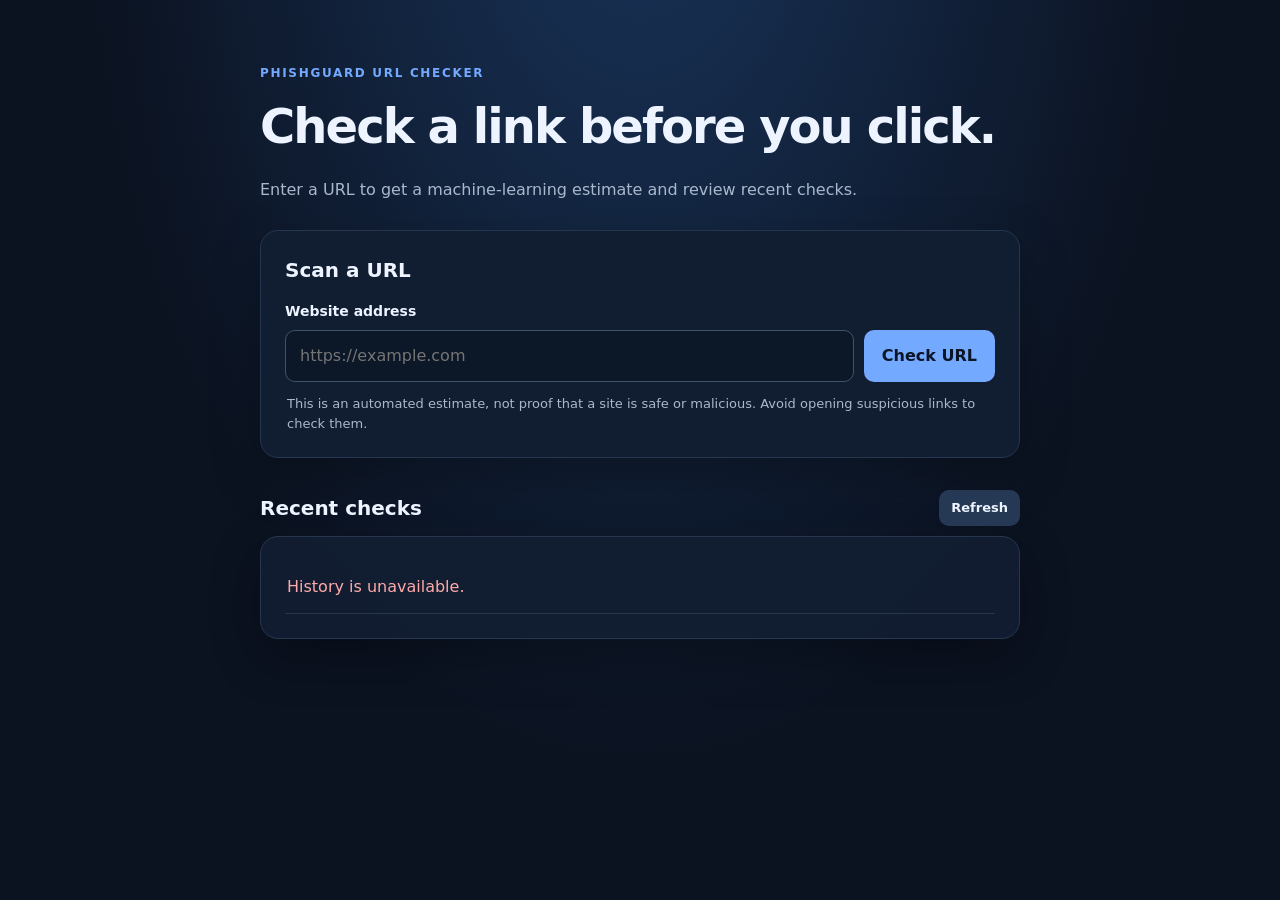
==== static/index.html @ 00729926 "Initial commit" ====
<!doctype html>
<html lang="en">
<head>
  <meta charset="utf-8">
  <meta name="viewport" content="width=device-width, initial-scale=1">
  <meta name="theme-color" content="#101b2d">
  <title>Phishguard — URL Safety Check</title>
  <style>
    :root { color-scheme: dark; --bg: #0b1220; --panel: #121e31; --line: #26364e; --text: #edf4ff; --muted: #a9b8cc; --blue: #73a9ff; }
    * { box-sizing: border-box; }
    body { margin: 0; min-height: 100vh; background: radial-gradient(ellipse at 50% -20%, #19345a, var(--bg) 62%); color: var(--text); font: 16px/1.5 system-ui, sans-serif; }
    main { width: min(760px, calc(100% - 32px)); margin: 0 auto; padding: 64px 0 48px; }
    header { margin-bottom: 28px; }
    .eyebrow { color: var(--blue); font-size: 12px; font-weight: 750; letter-spacing: .14em; text-transform: uppercase; }
    h1 { margin: 8px 0; font-size: clamp(32px, 6vw, 48px); letter-spacing: -.04em; }
    header p, .note { color: var(--muted); }
    .card { padding: 24px; border: 1px solid var(--line); border-radius: 18px; background: rgba(18, 30, 49, .92); box-shadow: 0 18px 50px #0004; }
    label { display: block; margin-bottom: 8px; font-size: 14px; font-weight: 650; }
    .form-row { display: flex; gap: 10px; }
    input { min-width: 0; flex: 1; padding: 13px 14px; border: 1px solid #40536d; border-radius: 10px; background: #0c1728; color: var(--text); font: inherit; }
    input:focus { outline: 2px solid var(--blue); outline-offset: 2px; }
    button { padding: 12px 18px; border: 0; border-radius: 10px; background: #73a9ff; color: #0b1525; font: inherit; font-weight: 750; cursor: pointer; }
    button:disabled { cursor: wait; opacity: .7; }
    .result { margin-top: 18px; padding: 16px; border: 1px solid var(--line); border-radius: 12px; }
    .result[hidden] { display: none; }
    .result-title { font-size: 20px; font-weight: 750; }
    .safe { color: #70e0b0; } .scam { color: #ff8a8a; }
    .probabilities { margin-top: 8px; color: var(--muted); font-size: 14px; }
    .note { margin: 12px 2px 0; font-size: 13px; }
    .history-head { display: flex; align-items: center; justify-content: space-between; margin: 32px 0 10px; }
    h2 { margin: 0; font-size: 20px; }
    .history-head button { padding: 8px 12px; background: #263954; color: var(--text); font-size: 13px; }
    ul { margin: 0; padding: 0; list-style: none; }
    li { display: flex; flex-wrap: wrap; justify-content: space-between; gap: 8px 16px; padding: 14px 2px; border-bottom: 1px solid var(--line); }
    .history-url { overflow-wrap: anywhere; }
    .history-meta { color: var(--muted); font-size: 13px; }
    .error { color: #ffaaaa; }
    @media (max-width: 560px) { main { padding-top: 36px; } .card { padding: 18px; } .form-row { flex-direction: column; } button { min-height: 46px; } }
  </style>
</head>
<body>
  <main>
    <header>
      <div class="eyebrow">Phishguard URL checker</div>
      <h1>Check a link before you click.</h1>
      <p>Enter a URL to get a machine-learning estimate and review recent checks.</p>
    </header>

    <section class="card" aria-labelledby="check-title">
      <h2 id="check-title" style="margin-bottom:16px">Scan a URL</h2>
      <form id="scan-form">
        <label for="url-input">Website address</label>
        <div class="form-row">
          <input id="url-input" name="url" type="url" placeholder="https://example.com" required maxlength="2048" autocomplete="url">
          <button id="scan-button" type="submit">Check URL</button>
        </div>
      </form>
      <div id="result" class="result" role="status" aria-live="polite" hidden></div>
      <p class="note">This is an automated estimate, not proof that a site is safe or malicious. Avoid opening suspicious links to check them.</p>
    </section>

    <section aria-labelledby="history-title">
      <div class="history-head">
        <h2 id="history-title">Recent checks</h2>
        <button id="refresh-history" type="button">Refresh</button>
      </div>
      <ul id="history-list" class="card" aria-live="polite"></ul>
    </section>
  </main>
  <script>
    const form = document.querySelector('#scan-form');
    const input = document.querySelector('#url-input');
    const scanButton = document.querySelector('#scan-button');
    const result = document.querySelector('#result');
    const historyList = document.querySelector('#history-list');
    const percent = (value) => `${(Number(value) * 100).toFixed(1)}%`;

    form.addEventListener('submit', async (event) => {
      event.preventDefault();
      scanButton.disabled = true;
      scanButton.textContent = 'Checking…';
      result.hidden = false;
      result.className = 'result';
      result.textContent = 'Checking this URL…';
      try {
        const response = await fetch('/predict', {
          method: 'POST',
          headers: { 'Content-Type': 'application/json' },
          body: JSON.stringify({ url: input.value.trim() })
        });
        const data = await response.json();
        if (!response.ok) throw new Error(data.detail || 'The scan could not be completed.');
        const isScam = data.prediction.toLowerCase() === 'scam';
        const title = document.createElement('div');
        title.className = `result-title ${isScam ? 'scam' : 'safe'}`;
        title.textContent = isScam ? 'Potentially suspicious' : 'Classified as legitimate';
        const submittedUrl = document.createElement('div');
        submittedUrl.textContent = data.url;
        const scores = document.createElement('div');
        scores.className = 'probabilities';
        if (data.probabilities) {
          scores.textContent = `Model estimate — legitimate: ${percent(data.probabilities.legitimate)}, scam: ${percent(data.probabilities.scam)}`;
        }
        result.replaceChildren(title, submittedUrl, scores);
        await loadHistory();
      } catch (error) {
        result.classList.add('error');
        result.textContent = error.message;
      } finally {
        scanButton.disabled = false;
        scanButton.textContent = 'Check URL';
      }
    });

    async function loadHistory() {
      historyList.replaceChildren();
      try {
        const response = await fetch('/history?limit=10');
        if (!response.ok) throw new Error('History is unavailable.');
        const data = await response.json();
        if (!data.scans.length) {
          const empty = document.createElement('li');
          empty.textContent = 'No scans yet. Check a URL above to start your history.';
          historyList.append(empty);
          return;
        }
        for (const scan of data.scans) {
          const item = document.createElement('li');
          const url = document.createElement('span');
          url.className = 'history-url';
          url.textContent = scan.url;
          const meta = document.createElement('span');
          meta.className = `history-meta ${scan.prediction === 'scam' ? 'scam' : 'safe'}`;
          meta.textContent = `${scan.prediction} · ${new Date(scan.checked_at + 'Z').toLocaleString()}`;
          item.append(url, meta);
          historyList.append(item);
        }
      } catch (error) {
        const item = document.createElement('li');
        item.className = 'error';
        item.textContent = error.message;
        historyList.append(item);
      }
    }

    document.querySelector('#refresh-history').addEventListener('click', loadHistory);
    loadHistory();
  </script>
</body>
</html>
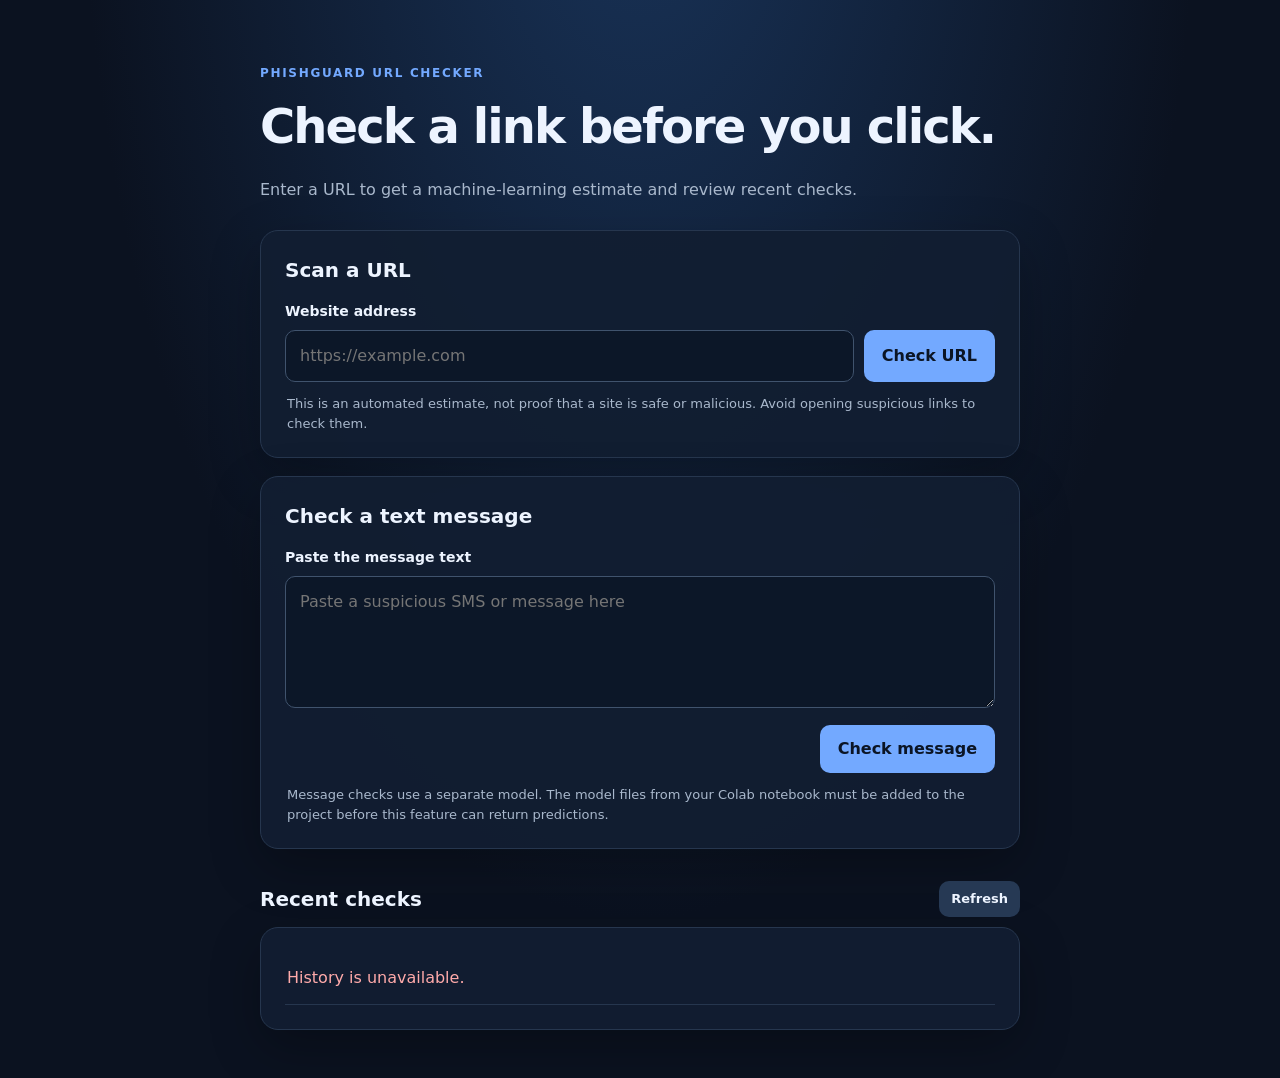
==== commit cb121d14: "Add message checker and website" ====
--- a/static/index.html
+++ b/static/index.html
@@ -18,6 +18,7 @@
     label { display: block; margin-bottom: 8px; font-size: 14px; font-weight: 650; }
     .form-row { display: flex; gap: 10px; }
     input { min-width: 0; flex: 1; padding: 13px 14px; border: 1px solid #40536d; border-radius: 10px; background: #0c1728; color: var(--text); font: inherit; }
+    textarea { width: 100%; min-height: 132px; resize: vertical; padding: 13px 14px; border: 1px solid #40536d; border-radius: 10px; background: #0c1728; color: var(--text); font: inherit; }
     input:focus { outline: 2px solid var(--blue); outline-offset: 2px; }
     button { padding: 12px 18px; border: 0; border-radius: 10px; background: #73a9ff; color: #0b1525; font: inherit; font-weight: 750; cursor: pointer; }
     button:disabled { cursor: wait; opacity: .7; }
@@ -59,6 +60,19 @@
       <p class="note">This is an automated estimate, not proof that a site is safe or malicious. Avoid opening suspicious links to check them.</p>
     </section>
 
+    <section class="card" aria-labelledby="message-title" style="margin-top:18px">
+      <h2 id="message-title" style="margin-bottom:16px">Check a text message</h2>
+      <form id="message-form">
+        <label for="message-input">Paste the message text</label>
+        <textarea id="message-input" name="message" placeholder="Paste a suspicious SMS or message here" required maxlength="10000"></textarea>
+        <div style="display:flex;justify-content:flex-end;margin-top:10px">
+          <button id="message-button" type="submit">Check message</button>
+        </div>
+      </form>
+      <div id="message-result" class="result" role="status" aria-live="polite" hidden></div>
+      <p class="note">Message checks use a separate model. The model files from your Colab notebook must be added to the project before this feature can return predictions.</p>
+    </section>
+
     <section aria-labelledby="history-title">
       <div class="history-head">
         <h2 id="history-title">Recent checks</h2>
@@ -112,6 +126,44 @@
       }
     });
 
+    const messageForm = document.querySelector('#message-form');
+    const messageInput = document.querySelector('#message-input');
+    const messageButton = document.querySelector('#message-button');
+    const messageResult = document.querySelector('#message-result');
+    messageForm.addEventListener('submit', async (event) => {
+      event.preventDefault();
+      messageButton.disabled = true;
+      messageButton.textContent = 'Checking…';
+      messageResult.hidden = false;
+      messageResult.className = 'result';
+      messageResult.textContent = 'Checking this message…';
+      try {
+        const response = await fetch('/predict-message', {
+          method: 'POST',
+          headers: { 'Content-Type': 'application/json' },
+          body: JSON.stringify({ message: messageInput.value.trim() })
+        });
+        const data = await response.json();
+        if (!response.ok) throw new Error(data.detail || 'The message could not be checked.');
+        const isScam = data.prediction.toLowerCase() === 'scam';
+        const title = document.createElement('div');
+        title.className = `result-title ${isScam ? 'scam' : 'safe'}`;
+        title.textContent = isScam ? 'Potential scam message' : 'Classified as legitimate';
+        const scores = document.createElement('div');
+        scores.className = 'probabilities';
+        if (data.probabilities) {
+          scores.textContent = `Model estimate — legitimate: ${percent(data.probabilities.legitimate || 0)}, scam: ${percent(data.probabilities.scam || 0)}`;
+        }
+        messageResult.replaceChildren(title, scores);
+      } catch (error) {
+        messageResult.classList.add('error');
+        messageResult.textContent = error.message;
+      } finally {
+        messageButton.disabled = false;
+        messageButton.textContent = 'Check message';
+      }
+    });
+
     async function loadHistory() {
       historyList.replaceChildren();
       try {
